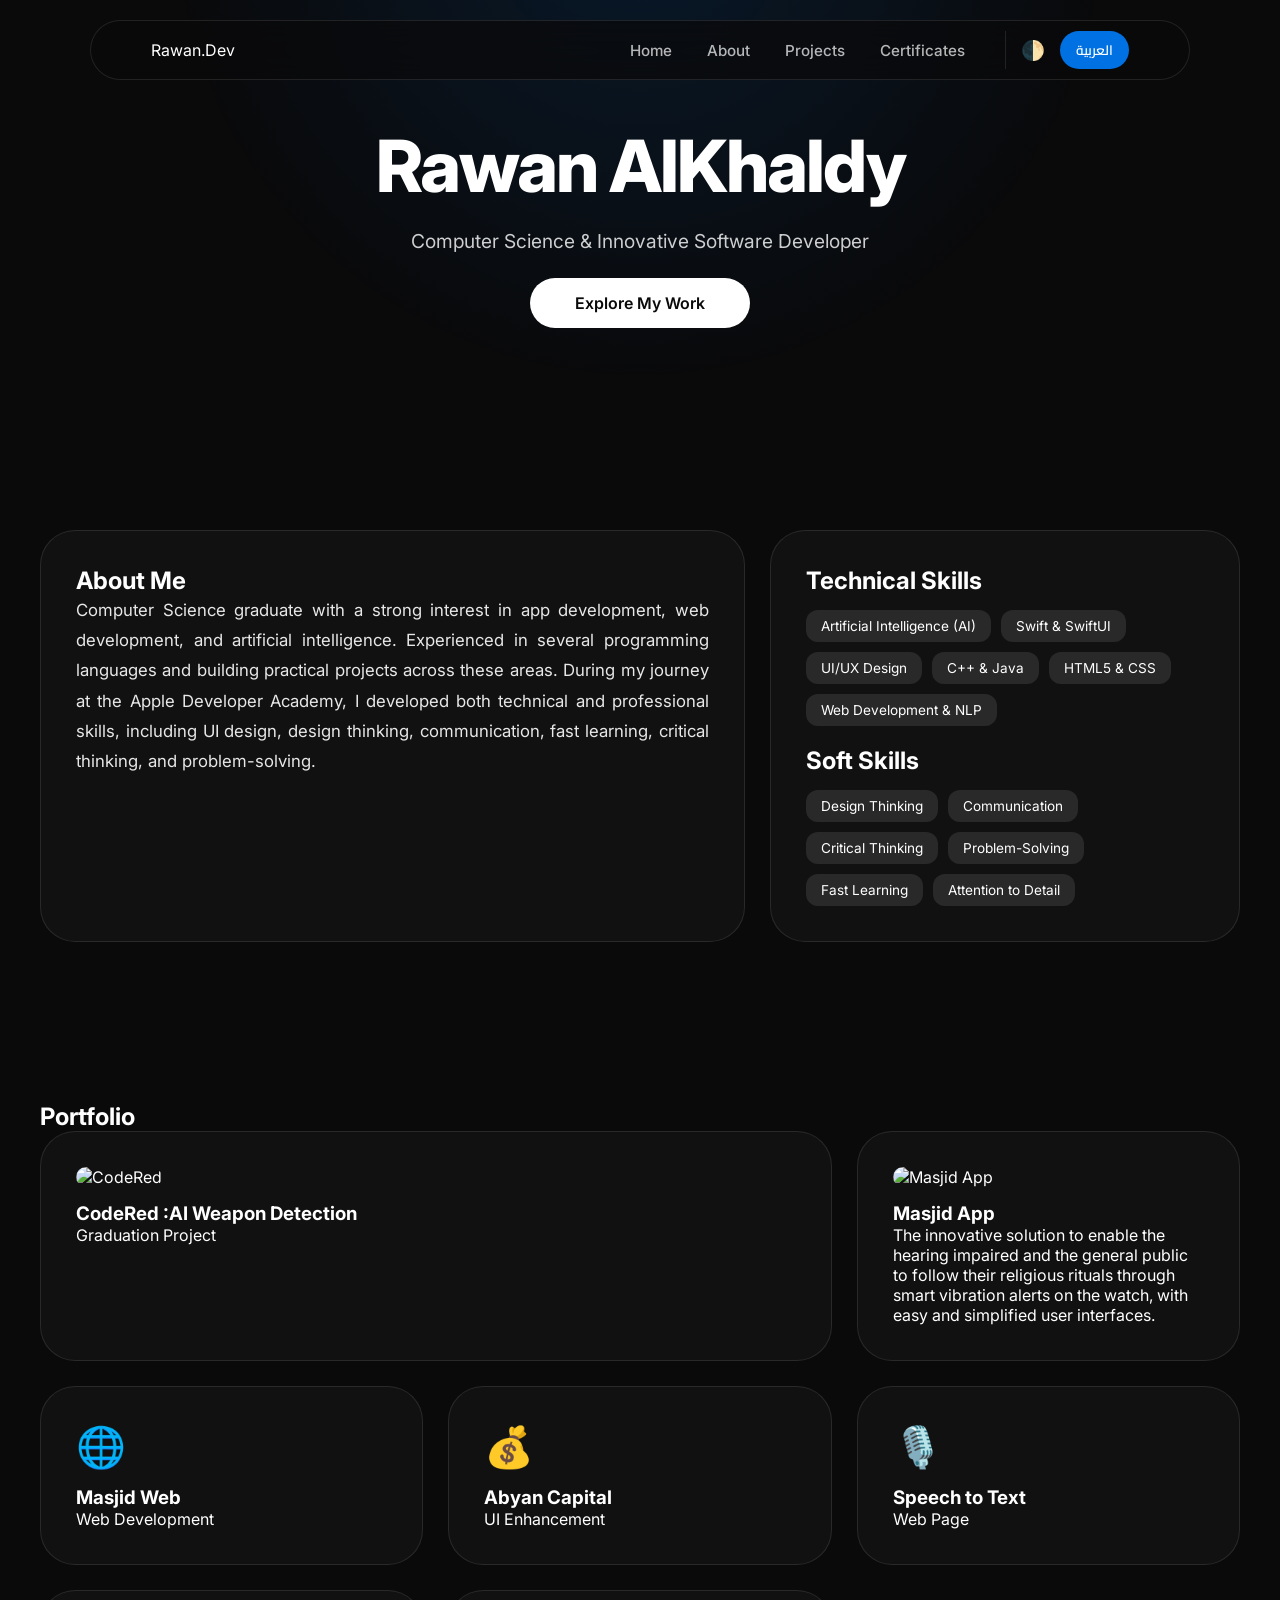
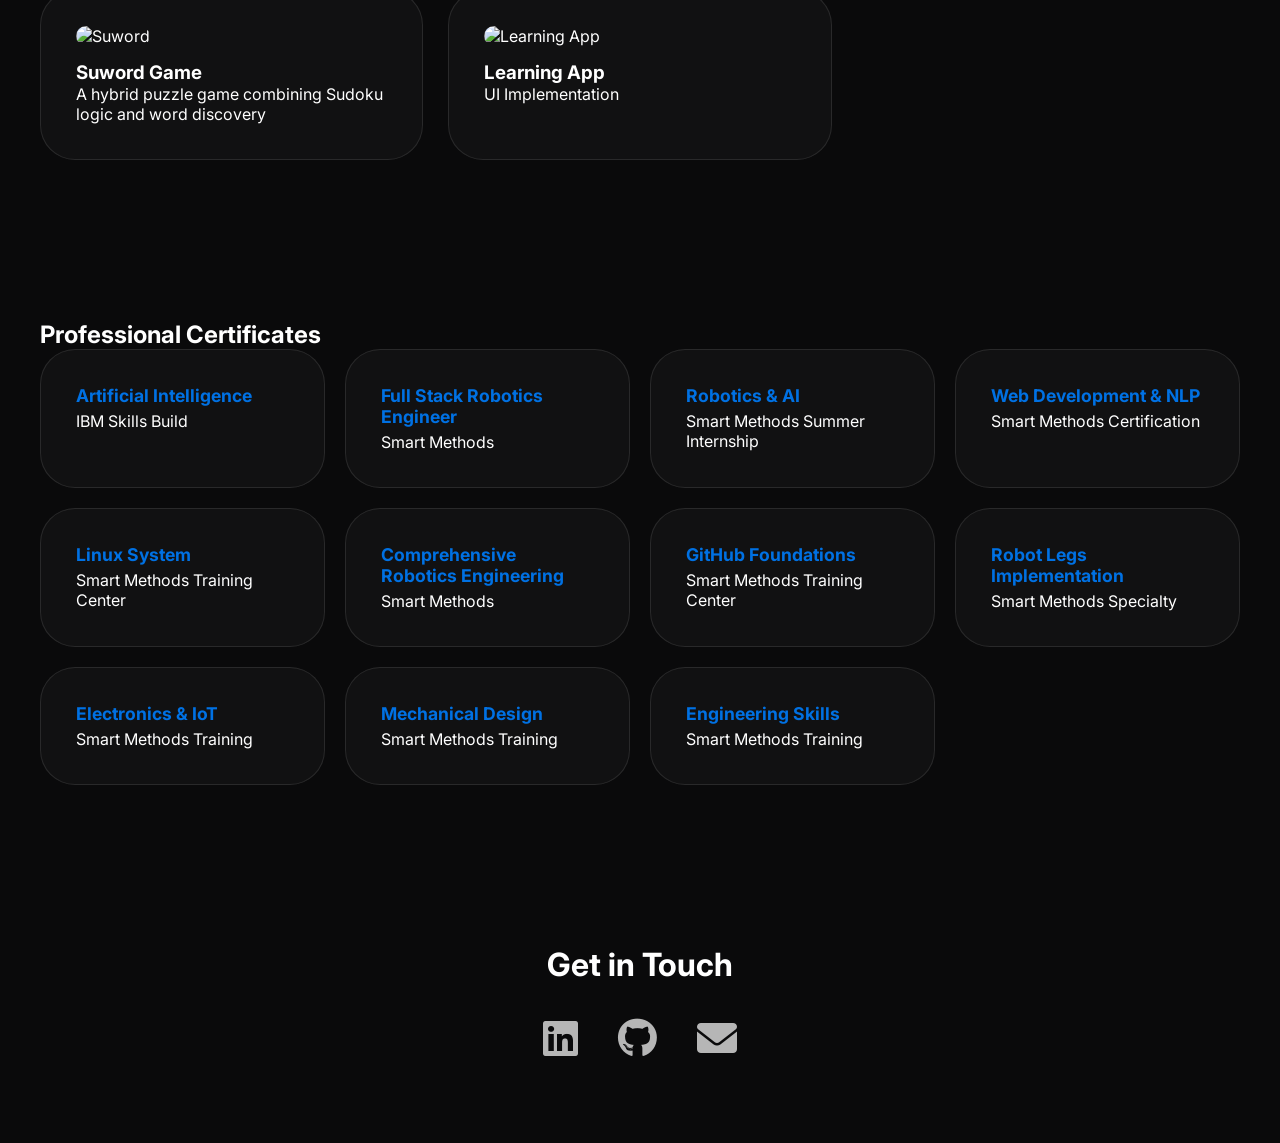
==== index.html @ 2d477262 "Rename FInalPortfolio/index.html to index.html" ====
<!DOCTYPE html>
<html lang="en" dir="ltr" data-theme="dark">
<head>
    <meta charset="UTF-8">
    <meta name="viewport" content="width=device-width, initial-scale=1.0">
    <title>Rawan AlKhaldy | Portfolio</title>
    <link rel="stylesheet" href="style.css">
    <link href="https://fonts.googleapis.com/css2?family=Cairo:wght@400;700&family=Inter:wght@300;400;600&display=swap" rel="stylesheet">
    <link rel="stylesheet" href="https://cdnjs.cloudflare.com/ajax/libs/font-awesome/6.0.0/css/all.min.css">
</head>
<body>
    <div class="glow-bg"></div>

    <nav class="glass-nav">
        <div class="container nav-content">
            <div class="logo">Rawan.<span>Dev</span></div>
            <div class="nav-main">
                <ul class="nav-links">
                    <li><a href="#home" data-en="Home" data-ar="الرئيسية">Home</a></li>
                    <li><a href="#about" data-en="About" data-ar="نبذة">About</a></li>
                    <li><a href="#projects" data-en="Projects" data-ar="المشاريع">Projects</a></li>
                    <li><a href="#certificates" data-en="Certificates" data-ar="الشهادات">Certificates</a></li>
                </ul>
                <div class="nav-toggles">
                    <button id="theme-toggle" class="icon-btn">🌓</button>
                    <button id="lang-toggle" class="lang-btn">العربية</button>
                </div>
            </div>
        </div>
    </nav>

    <header id="home" class="hero">
        <div class="hero-inner">
            <h1 class="main-name">Rawan AlKhaldy</h1>
            <p class="hero-subtitle" data-en="Computer Science Student & Innovative Software Developer" data-ar="طالبة علوم حاسب ومطورة برمجيات مبتكرة">Computer Science & Innovative Software Developer</p>
            <a href="#projects" class="btn-main" data-en="Explore My Work" data-ar="استكشف أعمالي">Explore My Work</a>
        </div>
    </header>

    <section id="about" class="container section-padding">
        <div class="about-grid">
            <div class="bento-item about-card">
                <h2 class="section-title-small" data-en="About Me" data-ar="نبذة عني">About Me</h2>
                <p class="content-p custom-about-text" 
                   data-en="Computer Science graduate with a strong interest in app development, web development, and artificial intelligence. Experienced in several programming languages and building practical projects across these areas. During my journey at the Apple Developer Academy, I developed both technical and professional skills, including UI design, design thinking, communication, fast learning, critical thinking, and problem-solving." 
                   data-ar="طالبة علوم حاسب مع اهتمام قوي بتطوير التطبيقات، وتطوير الويب، والذكاء الاصطناعي. خبيرة في عدة لغات برمجة وبناء مشاريع عملية في هذه المجالات. خلال رحلتي في أكاديمية أبل للمطورين، قمت بتطوير مهارات تقنية ومهنية تشمل تصميم واجهات المستخدم، والتفكير التصميمي، والتواصل، والتعلم السريع، والتفكير النقدي، وحل المشكلات.">
                    Computer Science graduate with a strong interest in app development, web development, and artificial intelligence. Experienced in several programming languages and building practical projects across these areas. During my journey at the Apple Developer Academy, I developed both technical and professional skills, including UI design, design thinking, communication, fast learning, critical thinking, and problem-solving.
                </p>
            </div>
            
            <div class="bento-item skills-card">
                <h2 class="section-title-small" data-en="Technical Skills" data-ar="المهارات التقنية">Technical Skills</h2>
                <div class="skills-tags">
                    <span class="skill-tag">Artificial Intelligence (AI)</span>
                    <span class="skill-tag">Swift & SwiftUI</span>
                    <span class="skill-tag">UI/UX Design</span>
                    <span class="skill-tag">C++ & Java</span>
                    <span class="skill-tag">HTML5 & CSS</span>
                    <span class="skill-tag">Web Development & NLP</span>
                </div>
                <h2 class="section-title-small" style="margin-top: 20px;" data-en="Soft Skills" data-ar="المهارات الناعمة">Soft Skills</h2>
                <div class="skills-tags">
                    <span class="skill-tag">Design Thinking</span>
                    <span class="skill-tag">Communication</span>
                    <span class="skill-tag">Critical Thinking</span>
                    <span class="skill-tag">Problem-Solving</span>
                    <span class="skill-tag">Fast Learning</span>
                    <span class="skill-tag">Attention to Detail</span>
                </div>
            </div>
        </div>
    </section>

    <section id="projects" class="container section-padding">
        <h2 class="section-title" data-en="Portfolio" data-ar="المشاريع">Portfolio</h2>
        <div class="bento-grid">
            <div class="bento-item large" onclick="openModal('modal-codered')">
                <img src="../assets/codered-logo.png" class="p-icon" alt="CodeRed">
                <h3 data-en="CodeRed: AI Weapon Detection (Graduation project)" data-ar="كود ريد: كشف الأسلحة (مشروع تخرج)">CodeRed :AI Weapon Detection</h3>
                <p data-en="Security system utilizing AI and computer vision." data-ar="نظام أمني يستخدم الذكاء الاصطناعي والرؤية الحاسوبية.">Graduation Project</p>
            </div>

            <div class="bento-item" onclick="openModal('modal-masjid')">
                <img src="../assets/masjid-logo.png" class="p-icon" alt="Masjid App">
                <h3 data-en="Masjid App" data-ar="تطبيق مَسجد">Masjid App</h3>
                <p data-en="Haptic-driven Apple Watch app." data-ar="الحل المبتكر لتمكين ضعاف السمع وعامة الناس من متابعة طقوسهم الدينية من خلال تنبيهات الاهتزاز الذكية على الساعة، مع واجهات مستخدم سهلة ومبسطة.">The innovative solution to enable the hearing impaired and the general public to follow their religious rituals through smart vibration alerts on the watch, with easy and simplified user interfaces.</p>
            </div>

            <div class="bento-item" onclick="openModal('modal-masjid-web')">
                <div class="p-icon-placeholder">🌐</div>
                <h3 data-en="Masjid Website" data-ar="موقع تطبيق مسجد">Masjid Web</h3>
                <p data-en="Landing page for Masjid app." data-ar="صفحة لمشروع مسجد.">Web Development</p>
            </div>

            <div class="bento-item" onclick="openModal('modal-abyan')">
                <div class="p-icon-placeholder">💰</div>
                <h3 data-en="Abyan: UI Enhancement" data-ar="أبيان: تحسين واجهات">Abyan Capital</h3>
                <p data-en="UI/UX design improvements." data-ar="تحسينات تصميمية لمنصة مالية.">UI Enhancement</p>
            </div>

            <div class="bento-item" onclick="openModal('modal-speech')">
                <div class="p-icon-placeholder">🎙️</div>
                <h3 data-en="Speech to Text" data-ar="محول الكلام لنص">Speech to Text</h3>
                <p data-en="Voice recognition web page." data-ar="أداة التعرف على الصوت.">Web Page</p>
            </div>

            <div class="bento-item" onclick="openModal('modal-suword')">
                <img src="../assets/suword-icon.png" class="p-icon" alt="Suword">
                <h3>Suword Game</h3>
                <p data-en="Hybrid puzzle game." data-ar="لعبة ألغاز مبتكرة.">A hybrid puzzle game combining Sudoku logic and word discovery</p>
            </div>

            <div class="bento-item" onclick="openModal('modal-learning')">
                <img src="../assets/learning-icon.png" class="p-icon" alt="Learning App">
                <h3>Learning App</h3>
                <p data-en="UI Implementation." data-ar="تنفيذ الواجهات الجاهزة.">UI Implementation</p>
            </div>
        </div>
    </section>

    <section id="certificates" class="container section-padding">
        <h2 class="section-title" data-en="Professional Certificates" data-ar="الشهادات المهنية">Professional Certificates</h2>
        <div class="cert-grid">
            <div class="bento-item cert-card"><h3>Artificial Intelligence</h3><p>IBM Skills Build</p></div>
            <div class="bento-item cert-card"><h3>Full Stack Robotics Engineer</h3><p>Smart Methods</p></div>
            <div class="bento-item cert-card"><h3>Robotics & AI</h3><p>Smart Methods Summer Internship</p></div>
            <div class="bento-item cert-card"><h3>Web Development & NLP</h3><p>Smart Methods Certification</p></div>
            <div class="bento-item cert-card"><h3>Linux System</h3><p>Smart Methods Training Center</p></div>
            <div class="bento-item cert-card"><h3>Comprehensive Robotics Engineering</h3><p>Smart Methods</p></div>
            <div class="bento-item cert-card"><h3>GitHub Foundations</h3><p>Smart Methods Training Center</p></div>
            <div class="bento-item cert-card"><h3>Robot Legs Implementation</h3><p>Smart Methods Specialty</p></div>
            <div class="bento-item cert-card"><h3>Electronics & IoT</h3><p>Smart Methods Training</p></div>
            <div class="bento-item cert-card"><h3>Mechanical Design</h3><p>Smart Methods Training</p></div>
            <div class="bento-item cert-card"><h3>Engineering Skills</h3><p>Smart Methods Training</p></div>
        </div>
    </section>

    <footer id="contact" class="container section-padding">
        <h2 class="section-title-centered" data-en="Get in Touch" data-ar="تواصل معي">Get in Touch</h2>
        <div class="contact-grid">
            <a href="https://www.linkedin.com/in/rawan-alkhaldi-090397309/" target="_blank"><i class="fab fa-linkedin"></i></a>
            <a href="https://github.com/Rawankh7" target="_blank"><i class="fab fa-github"></i></a>
            <a href="mailto:rawansalkhaldi@outlook.com"><i class="fas fa-envelope"></i></a>
        </div>
    </footer>

    <div id="modal-codered" class="modal"><div class="modal-card"><span class="close" onclick="closeModal('modal-codered')">&times;</span><h2>CodeRed AI</h2><div class="gallery"><img src="../assets/codered-1.png"><img src="../assets/codered-2.png"></div></div></div>
    <div id="modal-masjid" class="modal"><div class="modal-card"><span class="close" onclick="closeModal('modal-masjid')">&times;</span><h2>Masjid App</h2><div class="gallery"><img src="../assets/masjid-1.png"><img src="../assets/masjid-2.png"><img src="../assets/masjid-3.png"><img src="../assets/qibla-1.png"><img src="../assets/qibla-2.png"><img src="../assets/qibla-3.png"></div></div></div>
    <div id="modal-masjid-web" class="modal"><div class="modal-card"><span class="close" onclick="closeModal('modal-masjid-web')">&times;</span><h2>Masjid Website</h2><div class="gallery"><img src="../assets/masjid-web-1.png"></div></div></div>
    <div id="modal-abyan" class="modal"><div class="modal-card"><span class="close" onclick="closeModal('modal-abyan')">&times;</span><h2>Abyan Capital</h2><div class="gallery"><img src="../assets/abyan-1.png"><img src="../assets/abyan-2.png"><img src="../assets/abyan-3.png"></div></div></div>
    <div id="modal-speech" class="modal"><div class="modal-card"><span class="close" onclick="closeModal('modal-speech')">&times;</span><h2>Speech to Text</h2><div class="gallery"><img src="../assets/speech-1.png"></div></div></div>
    <div id="modal-suword" class="modal"><div class="modal-card"><span class="close" onclick="closeModal('modal-suword')">&times;</span><h2>Suword Game</h2><div class="gallery"><img src="../assets/suword-1.png"><img src="../assets/suword-2.png"><img src="../assets/suword-3.png"></div></div></div>
    <div id="modal-learning" class="modal"><div class="modal-card"><span class="close" onclick="closeModal('modal-learning')">&times;</span><h2>Learning App</h2><div class="gallery"><img src="../assets/learning-1.png"><img src="../assets/learning-2.png"><img src="../assets/learning-3.png"></div></div></div>

    <script src="script.js"></script>
</body>
</html>
---- style.css ----
:root { --bg: #0a0a0b; --text: #ffffff; --accent: #0071e3; --glass: rgba(255, 255, 255, 0.03); --border: rgba(255, 255, 255, 0.1); }
[data-theme="light"] { --bg: #f5f5f7; --text: #1d1d1f; --accent: #0066cc; --glass: rgba(0, 0, 0, 0.02); --border: rgba(0, 0, 0, 0.1); }

* { margin: 0; padding: 0; box-sizing: border-box; transition: 0.3s; }
body { background: var(--bg); color: var(--text); font-family: 'Inter', 'Cairo', sans-serif; overflow-x: hidden; }
.container { max-width: 1200px; margin: 0 auto; padding: 0 25px; }

.glow-bg { position: fixed; top: 0; left: 0; width: 100%; height: 100%; background: radial-gradient(circle at 50% -10%, var(--accent), transparent 40%); opacity: 0.15; z-index: -1; pointer-events: none; }

.glass-nav { position: fixed; top: 20px; left: 50%; transform: translateX(-50%); width: 92%; max-width: 1100px; background: rgba(10, 10, 11, 0.75); backdrop-filter: blur(25px); border: 1px solid var(--border); border-radius: 60px; padding: 10px 35px; z-index: 1000; }
.nav-content { display: flex; align-items: center; justify-content: space-between; }
.nav-main { display: flex; align-items: center; gap: 40px; }
.nav-links { display: flex; list-style: none; gap: 35px; }
.nav-links a { text-decoration: none; color: var(--text); opacity: 0.7; font-size: 0.95rem; font-weight: 500; }
.nav-links a:hover { opacity: 1; color: var(--accent); }
.nav-toggles { display: flex; align-items: center; gap: 15px; border-left: 1px solid var(--border); padding-left: 15px; }
.icon-btn { background: none; border: none; font-size: 1.2rem; cursor: pointer; color: var(--text); }
.lang-btn { background: var(--accent); color: white; border: none; padding: 6px 16px; border-radius: 20px; cursor: pointer; font-family: inherit; font-size: 0.85rem; font-weight: 600; }

.hero { height: 50vh; display: flex; align-items: center; justify-content: center; text-align: center; }
.main-name { font-size: clamp(2.5rem, 8vw, 4.5rem); font-weight: 800; margin-bottom: 20px; letter-spacing: -2px; }
.hero-subtitle { font-size: 1.2rem; opacity: 0.8; }
.btn-main { background: var(--text); color: var(--bg); padding: 15px 45px; border-radius: 50px; text-decoration: none; font-weight: 600; margin-top: 25px; display: inline-block; }

.section-padding { padding: 80px 0; }
.about-grid { display: grid; grid-template-columns: 1.5fr 1fr; gap: 25px; }
.bento-item { background: var(--glass); border: 1px solid var(--border); border-radius: 35px; padding: 35px; cursor: pointer; transition: 0.4s; }
.bento-item:hover { transform: translateY(-7px); border-color: var(--accent); background: rgba(var(--accent), 0.05); }

.custom-about-text { line-height: 1.8; font-size: 1.05rem; text-align: justify; opacity: 0.9; }

.bento-grid { display: grid; grid-template-columns: repeat(3, 1fr); gap: 25px; }
.bento-item.large { grid-column: span 2; }
.p-icon { width: 55px; height: 55px; border-radius: 12px; margin-bottom: 15px; object-fit: cover; }
.p-icon-placeholder { font-size: 40px; margin-bottom: 15px; }

.skills-tags { display: flex; flex-wrap: wrap; gap: 10px; margin-top: 15px; }
.skill-tag { background: var(--border); padding: 8px 15px; border-radius: 12px; font-size: 0.85rem; }
.cert-grid { display: grid; grid-template-columns: repeat(auto-fit, minmax(280px, 1fr)); gap: 20px; }
.cert-card h3 { font-size: 1.1rem; margin-bottom: 5px; color: var(--accent); }

.section-title-centered { text-align: center; margin-bottom: 30px; font-size: 2rem; font-weight: 700; }
.contact-grid { display: flex; justify-content: center; gap: 40px; font-size: 2.5rem; margin-top: 20px; }
.contact-grid a { color: var(--text); opacity: 0.7; }

.modal { display: none; position: fixed; top: 0; left: 0; width: 100%; height: 100%; background: rgba(0,0,0,0.88); z-index: 2000; align-items: center; justify-content: center; backdrop-filter: blur(12px); }
.modal-card { background: var(--bg); padding: 45px; border-radius: 40px; width: 92%; max-width: 950px; border: 1px solid var(--border); position: relative; max-height: 90vh; overflow-y: auto; text-align: center; }
.close { position: absolute; top: 15px; right: 25px; font-size: 30px; cursor: pointer; color: var(--text); opacity: 0.5; }
.gallery { display: grid; grid-template-columns: repeat(3, 1fr); gap: 18px; margin-top: 25px; }
.gallery img { width: 100%; border-radius: 18px; }

[dir="rtl"] { text-align: right; }
@media (max-width: 900px) { .nav-links { display: none; } .bento-grid, .about-grid { grid-template-columns: 1fr; } .bento-item.large { grid-column: span 1; } }
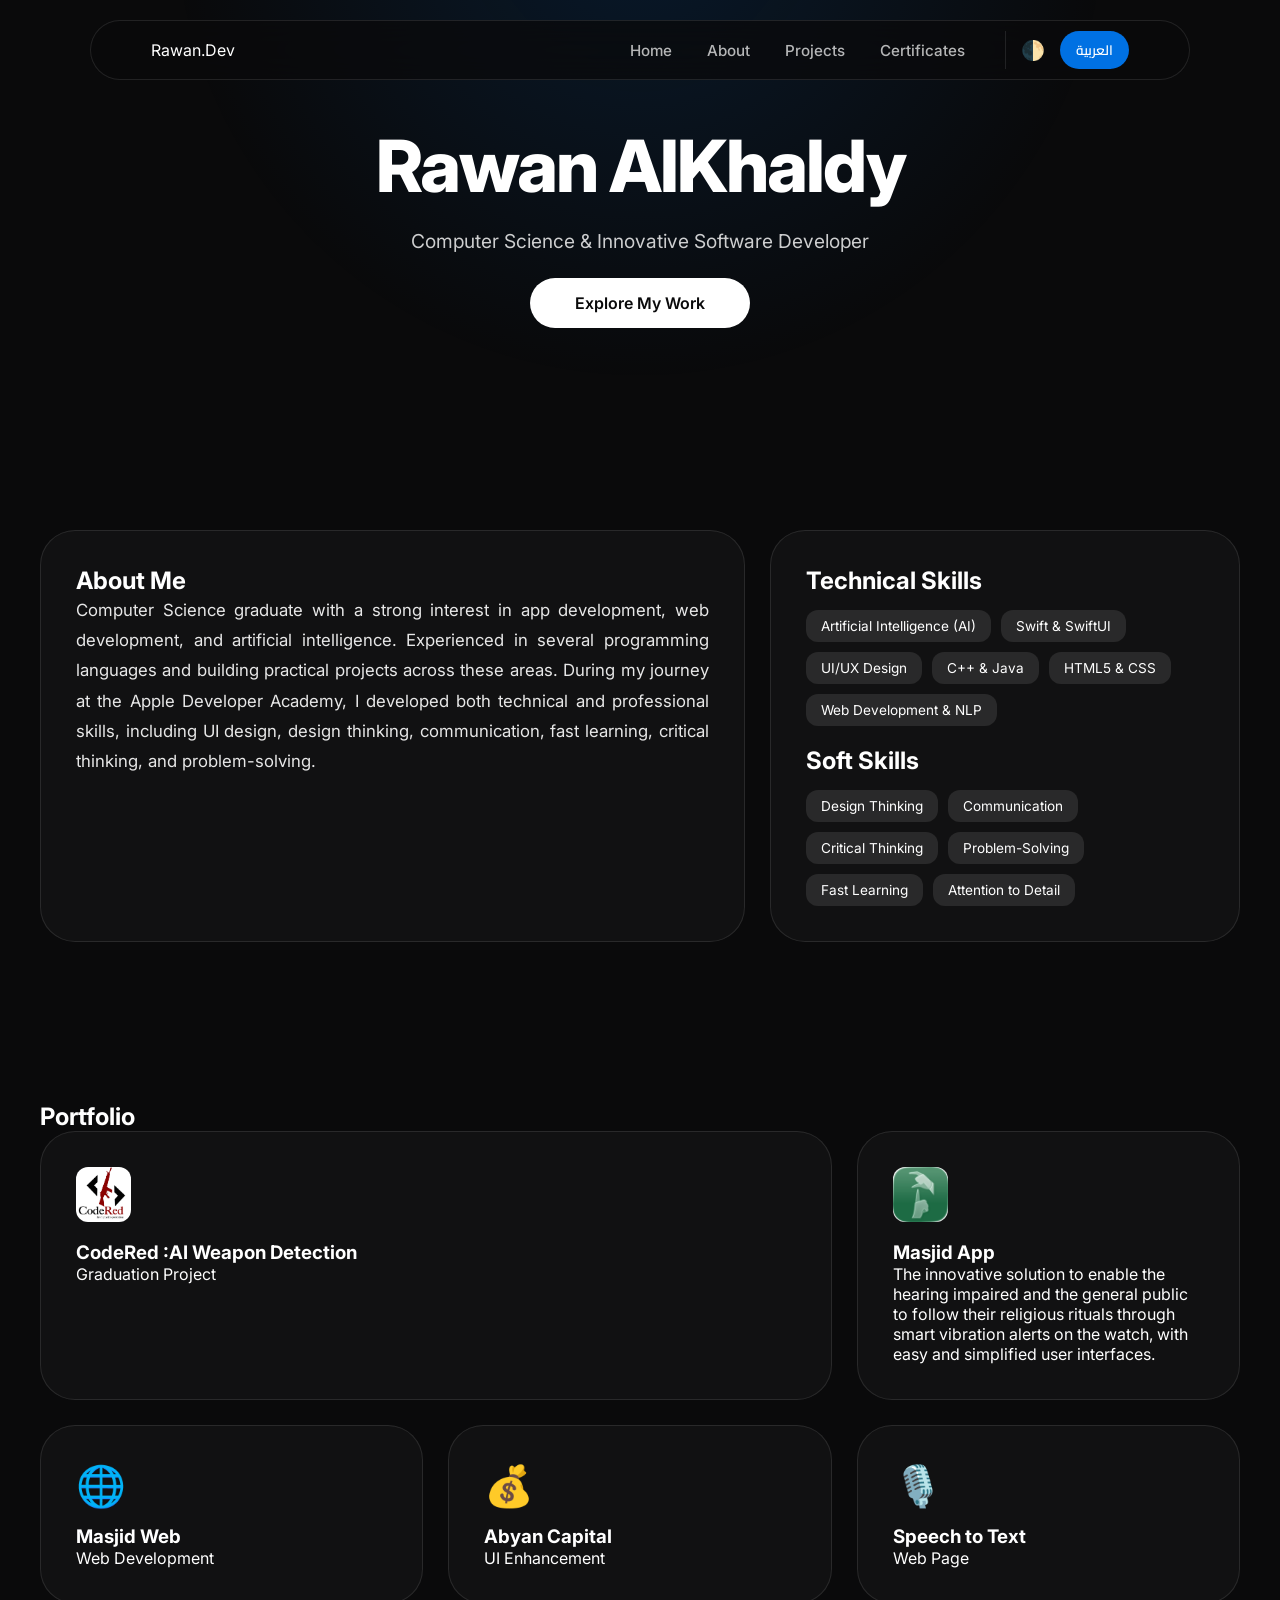
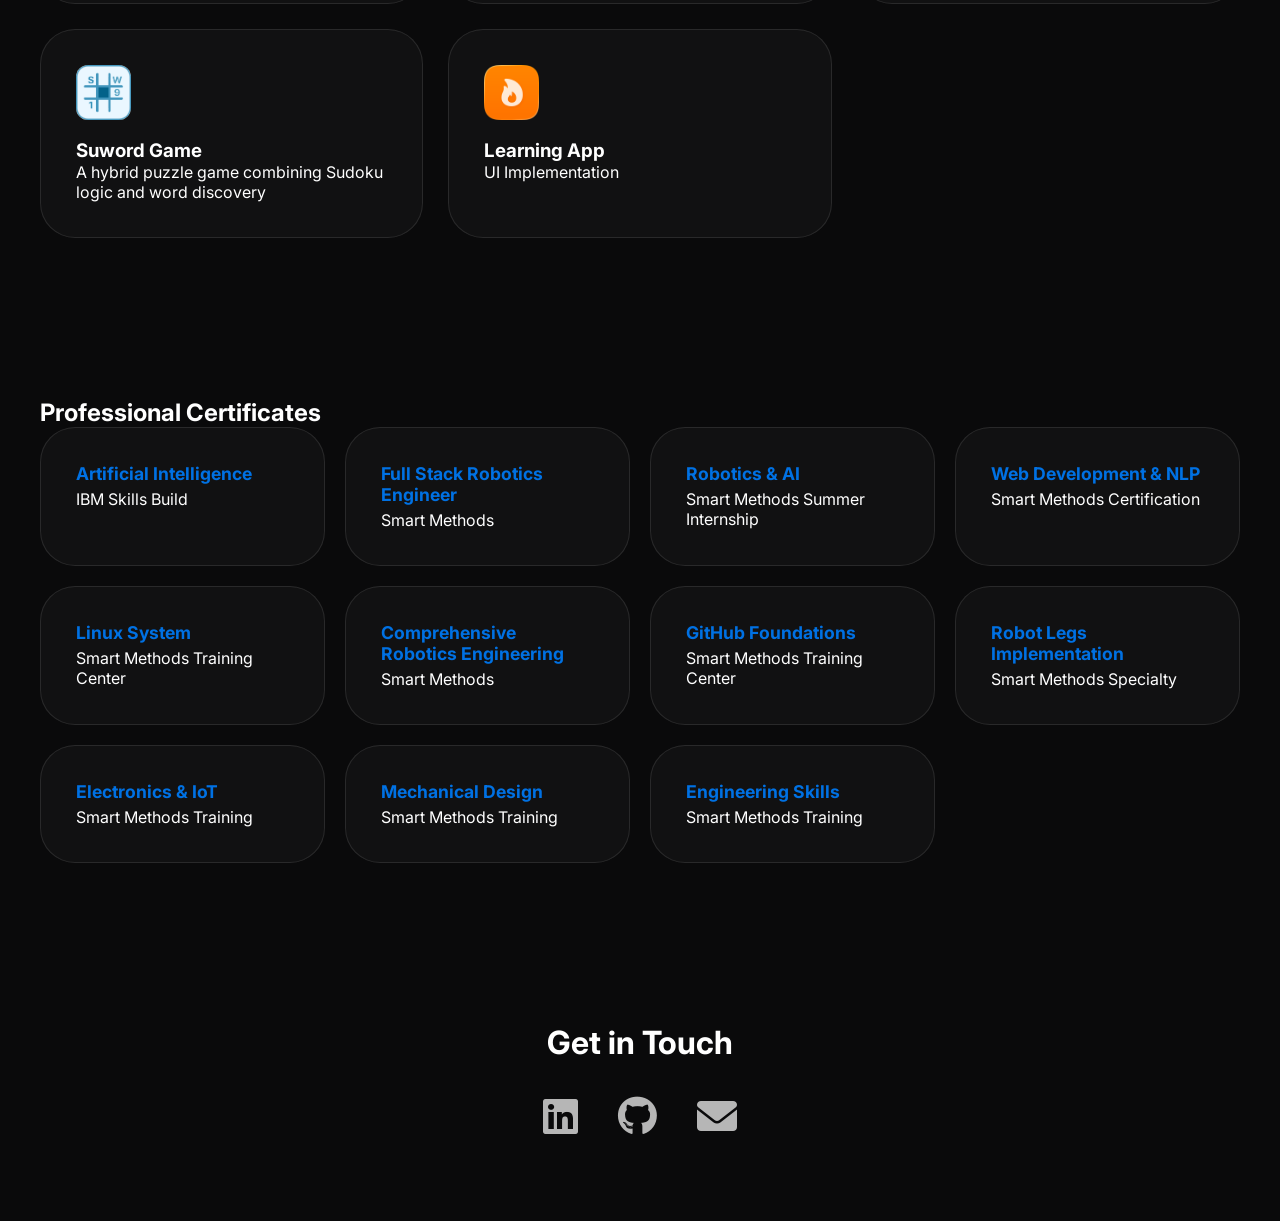
==== commit c4d642d4: "Fix image source paths in index.html Updated image source paths in the index.html file to remove the" ====
--- a/index.html
+++ b/index.html
@@ -75,13 +75,13 @@
         <h2 class="section-title" data-en="Portfolio" data-ar="المشاريع">Portfolio</h2>
         <div class="bento-grid">
             <div class="bento-item large" onclick="openModal('modal-codered')">
-                <img src="../assets/codered-logo.png" class="p-icon" alt="CodeRed">
+                <img src="assets/codered-logo.png" class="p-icon" alt="CodeRed">
                 <h3 data-en="CodeRed: AI Weapon Detection (Graduation project)" data-ar="كود ريد: كشف الأسلحة (مشروع تخرج)">CodeRed :AI Weapon Detection</h3>
                 <p data-en="Security system utilizing AI and computer vision." data-ar="نظام أمني يستخدم الذكاء الاصطناعي والرؤية الحاسوبية.">Graduation Project</p>
             </div>
 
             <div class="bento-item" onclick="openModal('modal-masjid')">
-                <img src="../assets/masjid-logo.png" class="p-icon" alt="Masjid App">
+                <img src="assets/masjid-logo.png" class="p-icon" alt="Masjid App">
                 <h3 data-en="Masjid App" data-ar="تطبيق مَسجد">Masjid App</h3>
                 <p data-en="Haptic-driven Apple Watch app." data-ar="الحل المبتكر لتمكين ضعاف السمع وعامة الناس من متابعة طقوسهم الدينية من خلال تنبيهات الاهتزاز الذكية على الساعة، مع واجهات مستخدم سهلة ومبسطة.">The innovative solution to enable the hearing impaired and the general public to follow their religious rituals through smart vibration alerts on the watch, with easy and simplified user interfaces.</p>
             </div>
@@ -105,13 +105,13 @@
             </div>
 
             <div class="bento-item" onclick="openModal('modal-suword')">
-                <img src="../assets/suword-icon.png" class="p-icon" alt="Suword">
+                <img src="assets/suword-icon.png" class="p-icon" alt="Suword">
                 <h3>Suword Game</h3>
                 <p data-en="Hybrid puzzle game." data-ar="لعبة ألغاز مبتكرة.">A hybrid puzzle game combining Sudoku logic and word discovery</p>
             </div>
 
             <div class="bento-item" onclick="openModal('modal-learning')">
-                <img src="../assets/learning-icon.png" class="p-icon" alt="Learning App">
+                <img src="assets/learning-icon.png" class="p-icon" alt="Learning App">
                 <h3>Learning App</h3>
                 <p data-en="UI Implementation." data-ar="تنفيذ الواجهات الجاهزة.">UI Implementation</p>
             </div>
@@ -140,18 +140,14 @@
         <div class="contact-grid">
             <a href="https://www.linkedin.com/in/rawan-alkhaldi-090397309/" target="_blank"><i class="fab fa-linkedin"></i></a>
             <a href="https://github.com/Rawankh7" target="_blank"><i class="fab fa-github"></i></a>
-            <a href="mailto:rawansalkhaldi@outlook.com"><i class="fas fa-envelope"></i></a>
+            <a href="/cdn-cgi/l/email-protection#8dffecfaece3feece1e6e5ece1e9e4cde2f8f9e1e2e2e6a3eee2e0"><i class="fas fa-envelope"></i></a>
         </div>
     </footer>
 
-    <div id="modal-codered" class="modal"><div class="modal-card"><span class="close" onclick="closeModal('modal-codered')">&times;</span><h2>CodeRed AI</h2><div class="gallery"><img src="../assets/codered-1.png"><img src="../assets/codered-2.png"></div></div></div>
-    <div id="modal-masjid" class="modal"><div class="modal-card"><span class="close" onclick="closeModal('modal-masjid')">&times;</span><h2>Masjid App</h2><div class="gallery"><img src="../assets/masjid-1.png"><img src="../assets/masjid-2.png"><img src="../assets/masjid-3.png"><img src="../assets/qibla-1.png"><img src="../assets/qibla-2.png"><img src="../assets/qibla-3.png"></div></div></div>
-    <div id="modal-masjid-web" class="modal"><div class="modal-card"><span class="close" onclick="closeModal('modal-masjid-web')">&times;</span><h2>Masjid Website</h2><div class="gallery"><img src="../assets/masjid-web-1.png"></div></div></div>
-    <div id="modal-abyan" class="modal"><div class="modal-card"><span class="close" onclick="closeModal('modal-abyan')">&times;</span><h2>Abyan Capital</h2><div class="gallery"><img src="../assets/abyan-1.png"><img src="../assets/abyan-2.png"><img src="../assets/abyan-3.png"></div></div></div>
-    <div id="modal-speech" class="modal"><div class="modal-card"><span class="close" onclick="closeModal('modal-speech')">&times;</span><h2>Speech to Text</h2><div class="gallery"><img src="../assets/speech-1.png"></div></div></div>
-    <div id="modal-suword" class="modal"><div class="modal-card"><span class="close" onclick="closeModal('modal-suword')">&times;</span><h2>Suword Game</h2><div class="gallery"><img src="../assets/suword-1.png"><img src="../assets/suword-2.png"><img src="../assets/suword-3.png"></div></div></div>
-    <div id="modal-learning" class="modal"><div class="modal-card"><span class="close" onclick="closeModal('modal-learning')">&times;</span><h2>Learning App</h2><div class="gallery"><img src="../assets/learning-1.png"><img src="../assets/learning-2.png"><img src="../assets/learning-3.png"></div></div></div>
-
-    <script src="script.js"></script>
-</body>
-</html>
+    <div id="modal-codered" class="modal"><div class="modal-card"><span class="close" onclick="closeModal('modal-codered')">&times;</span><h2>CodeRed AI</h2><div class="gallery"><img src="assets/codered-1.png"><img src="assets/codered-2.png"></div></div></div>
+    <div id="modal-masjid" class="modal"><div class="modal-card"><span class="close" onclick="closeModal('modal-masjid')">&times;</span><h2>Masjid App</h2><div class="gallery"><img src="assets/masjid-1.png"><img src="assets/masjid-2.png"><img src="assets/masjid-3.png"><img src="assets/qibla-1.png"><img src="assets/qibla-2.png"><img src="assets/qibla-3.png"></div></div></div>
+    <div id="modal-masjid-web" class="modal"><div class="modal-card"><span class="close" onclick="closeModal('modal-masjid-web')">&times;</span><h2>Masjid Website</h2><div class="gallery"><img src="assets/masjid-web-1.png"></div></div></div>
+    <div id="modal-abyan" class="modal"><div class="modal-card"><span class="close" onclick="closeModal('modal-abyan')">&times;</span><h2>Abyan Capital</h2><div class="gallery"><img src="assets/abyan-1.png"><img src="assets/abyan-2.png"><img src="assets/abyan-3.png"></div></div></div>
+    <div id="modal-speech" class="modal"><div class="modal-card"><span class="close" onclick="closeModal('modal-speech')">&times;</span><h2>Speech to Text</h2><div class="gallery"><img src="assets/speech-1.png"></div></div></div>
+    <div id="modal-suword" class="modal"><div class="modal-card"><span class="close" onclick="closeModal('modal-suword')">&times;</span><h2>Suword Game</h2><div class="gallery"><img src="assets/suword-1.png"><img src="assets/suword-2.png"><img src="assets/suword-3.png"></div></div></div>
+    <div id="modal-learning" class="modal"><div class="modal-card"><span class="close" onclick="closeModal('modal-learning')">&times;</span><h2>Learning App</h2><div class="gallery"><img src="assets/learning-1.png"><img src="assets/learning-2.png"><img src="assets/learning-3.png"></div></div></div>
